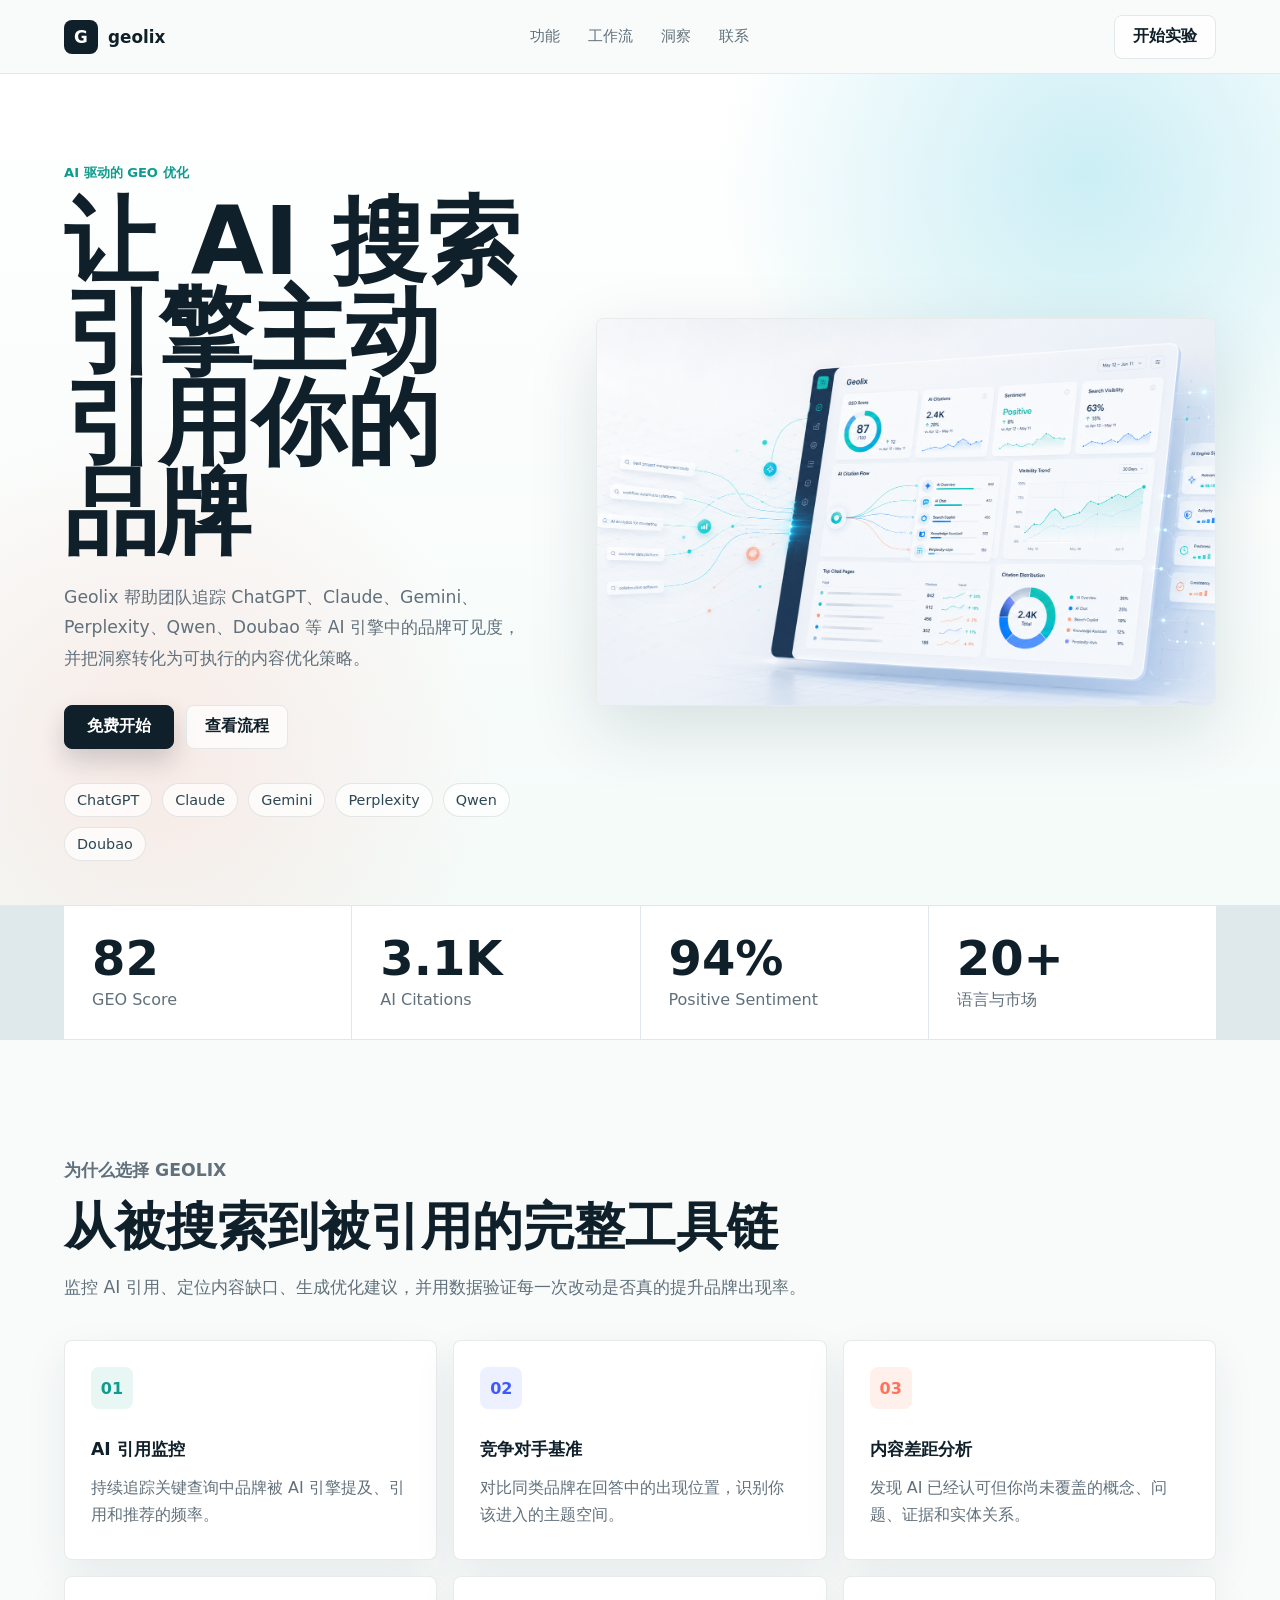
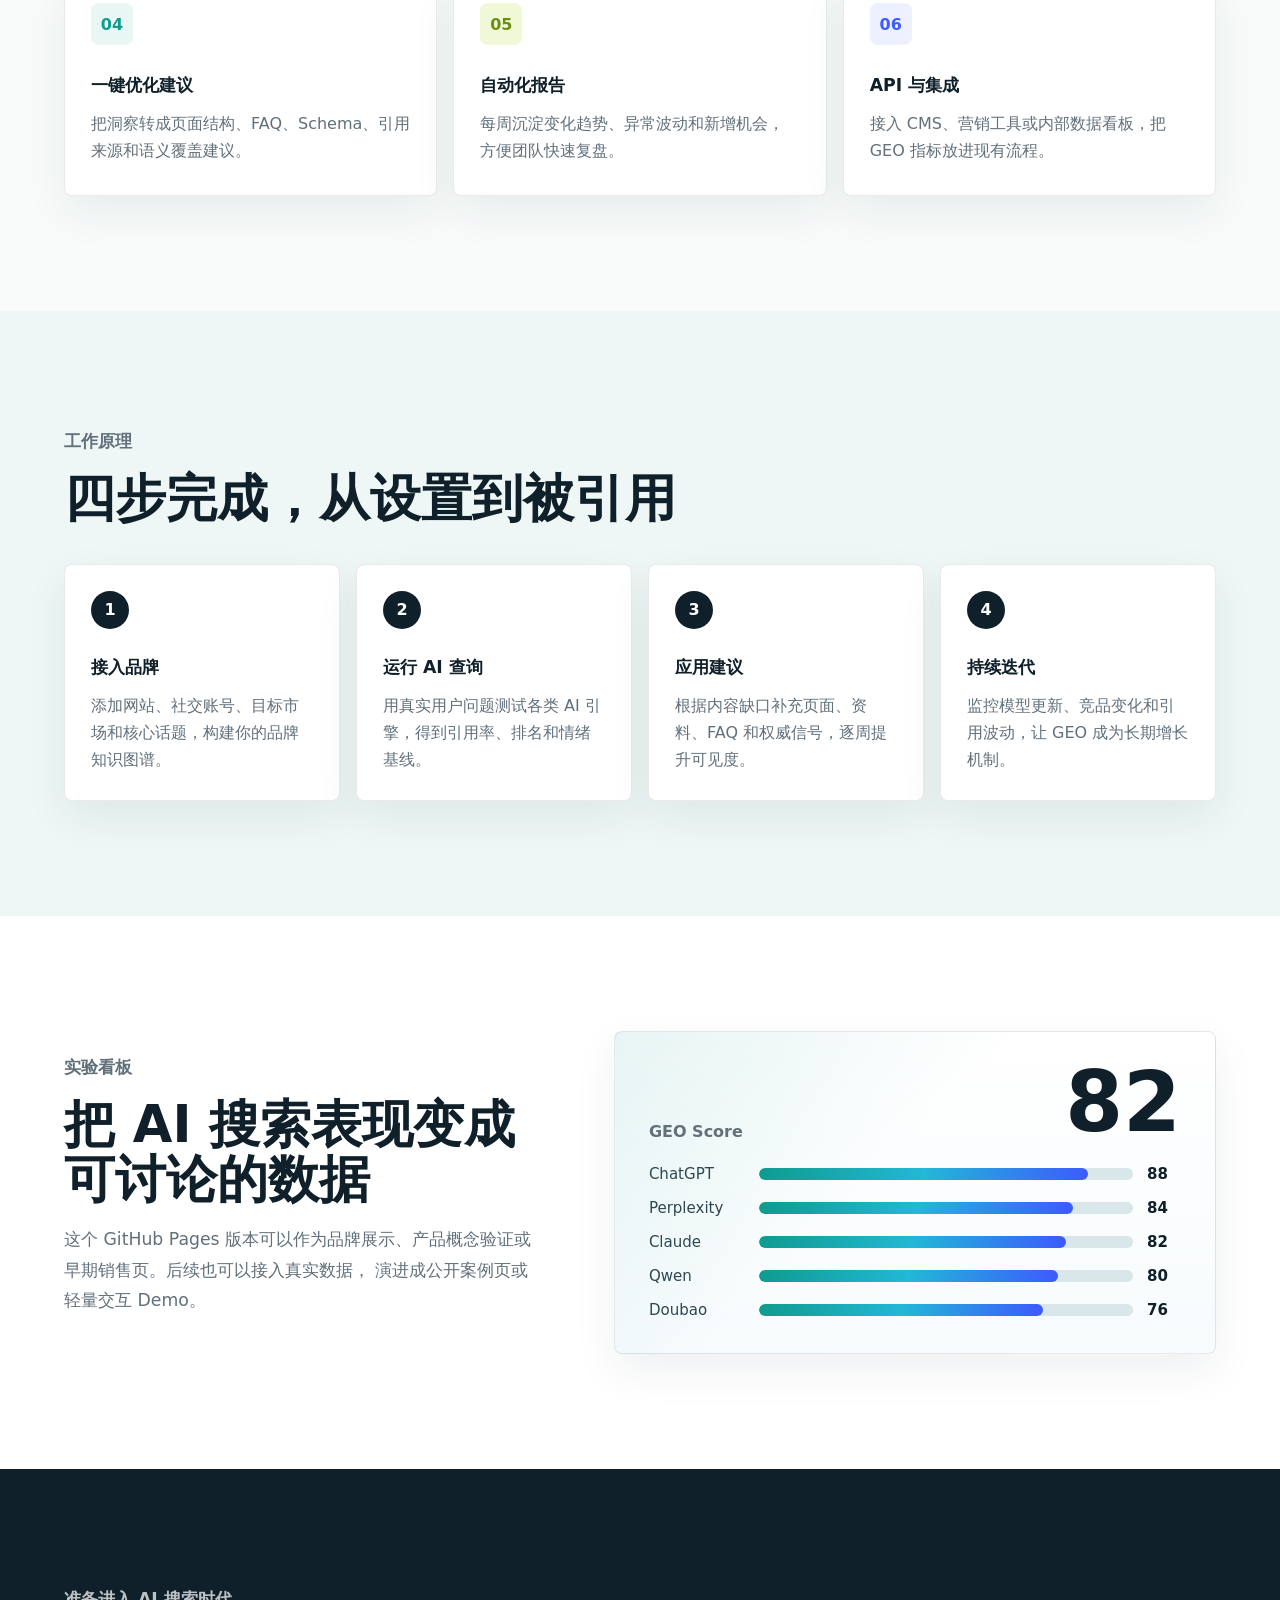
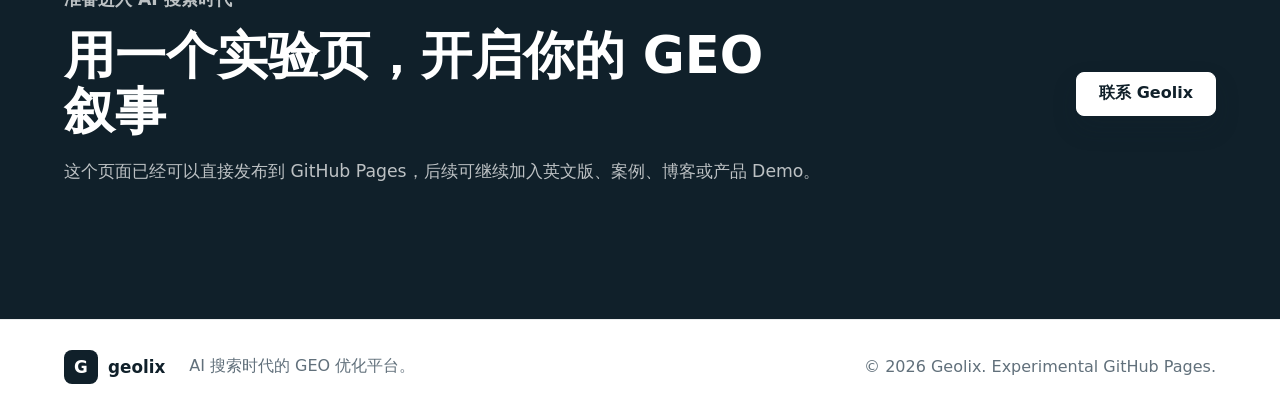
==== index.html @ f02fcc7b "init" ====
<!doctype html>
<html lang="zh-CN">
  <head>
    <meta charset="utf-8" />
    <meta name="viewport" content="width=device-width, initial-scale=1" />
    <meta
      name="description"
      content="Geolix 是面向 AI 搜索时代的 GEO 优化实验主页，帮助品牌理解、监控并提升在 AI 回答中的可见度。"
    />
    <title>Geolix | AI 搜索时代的 GEO 优化平台</title>
    <link rel="preload" href="assets/geolix-hero.png" as="image" />
    <link rel="stylesheet" href="styles.css" />
  </head>
  <body>
    <header class="site-header">
      <a class="brand" href="#top" aria-label="Geolix 首页">
        <span class="brand-mark">G</span>
        <span>geolix</span>
      </a>
      <nav class="nav-links" aria-label="主导航">
        <a href="#features">功能</a>
        <a href="#workflow">工作流</a>
        <a href="#insights">洞察</a>
        <a href="#contact">联系</a>
      </nav>
      <a class="header-action" href="#contact">开始实验</a>
      <button class="menu-button" type="button" aria-label="打开导航" aria-expanded="false">
        <span></span>
        <span></span>
      </button>
    </header>

    <main id="top">
      <section class="hero-section" aria-labelledby="hero-title">
        <div class="hero-copy">
          <p class="eyebrow">AI 驱动的 GEO 优化</p>
          <h1 id="hero-title">让 AI 搜索引擎主动引用你的品牌</h1>
          <p class="hero-lede">
            Geolix 帮助团队追踪 ChatGPT、Claude、Gemini、Perplexity、Qwen、Doubao 等 AI
            引擎中的品牌可见度，并把洞察转化为可执行的内容优化策略。
          </p>
          <div class="hero-actions" aria-label="主要操作">
            <a class="primary-button" href="#contact">免费开始</a>
            <a class="secondary-button" href="#workflow">查看流程</a>
          </div>
          <div class="engine-strip" aria-label="支持的 AI 引擎">
            <span>ChatGPT</span>
            <span>Claude</span>
            <span>Gemini</span>
            <span>Perplexity</span>
            <span>Qwen</span>
            <span>Doubao</span>
          </div>
        </div>
        <div class="hero-visual" aria-label="Geolix 产品视觉预览">
          <img src="assets/geolix-hero.png" alt="展示 GEO 分数、AI 引用和搜索可见度的产品仪表盘视觉" />
        </div>
      </section>

      <section class="metric-band" aria-label="平台核心指标">
        <div class="metric">
          <strong>82</strong>
          <span>GEO Score</span>
        </div>
        <div class="metric">
          <strong>3.1K</strong>
          <span>AI Citations</span>
        </div>
        <div class="metric">
          <strong>94%</strong>
          <span>Positive Sentiment</span>
        </div>
        <div class="metric">
          <strong>20+</strong>
          <span>语言与市场</span>
        </div>
      </section>

      <section class="section" id="features" aria-labelledby="features-title">
        <div class="section-heading">
          <p class="eyebrow">为什么选择 Geolix</p>
          <h2 id="features-title">从被搜索到被引用的完整工具链</h2>
          <p>
            监控 AI 引用、定位内容缺口、生成优化建议，并用数据验证每一次改动是否真的提升品牌出现率。
          </p>
        </div>
        <div class="feature-grid">
          <article class="feature-card">
            <span class="feature-icon">01</span>
            <h3>AI 引用监控</h3>
            <p>持续追踪关键查询中品牌被 AI 引擎提及、引用和推荐的频率。</p>
          </article>
          <article class="feature-card">
            <span class="feature-icon">02</span>
            <h3>竞争对手基准</h3>
            <p>对比同类品牌在回答中的出现位置，识别你该进入的主题空间。</p>
          </article>
          <article class="feature-card">
            <span class="feature-icon">03</span>
            <h3>内容差距分析</h3>
            <p>发现 AI 已经认可但你尚未覆盖的概念、问题、证据和实体关系。</p>
          </article>
          <article class="feature-card">
            <span class="feature-icon">04</span>
            <h3>一键优化建议</h3>
            <p>把洞察转成页面结构、FAQ、Schema、引用来源和语义覆盖建议。</p>
          </article>
          <article class="feature-card">
            <span class="feature-icon">05</span>
            <h3>自动化报告</h3>
            <p>每周沉淀变化趋势、异常波动和新增机会，方便团队快速复盘。</p>
          </article>
          <article class="feature-card">
            <span class="feature-icon">06</span>
            <h3>API 与集成</h3>
            <p>接入 CMS、营销工具或内部数据看板，把 GEO 指标放进现有流程。</p>
          </article>
        </div>
      </section>

      <section class="workflow-section" id="workflow" aria-labelledby="workflow-title">
        <div class="section-heading">
          <p class="eyebrow">工作原理</p>
          <h2 id="workflow-title">四步完成，从设置到被引用</h2>
        </div>
        <div class="timeline">
          <article class="timeline-item">
            <span>1</span>
            <h3>接入品牌</h3>
            <p>添加网站、社交账号、目标市场和核心话题，构建你的品牌知识图谱。</p>
          </article>
          <article class="timeline-item">
            <span>2</span>
            <h3>运行 AI 查询</h3>
            <p>用真实用户问题测试各类 AI 引擎，得到引用率、排名和情绪基线。</p>
          </article>
          <article class="timeline-item">
            <span>3</span>
            <h3>应用建议</h3>
            <p>根据内容缺口补充页面、资料、FAQ 和权威信号，逐周提升可见度。</p>
          </article>
          <article class="timeline-item">
            <span>4</span>
            <h3>持续迭代</h3>
            <p>监控模型更新、竞品变化和引用波动，让 GEO 成为长期增长机制。</p>
          </article>
        </div>
      </section>

      <section class="insights-section" id="insights" aria-labelledby="insights-title">
        <div class="insights-copy">
          <p class="eyebrow">实验看板</p>
          <h2 id="insights-title">把 AI 搜索表现变成可讨论的数据</h2>
          <p>
            这个 GitHub Pages 版本可以作为品牌展示、产品概念验证或早期销售页。后续也可以接入真实数据，
            演进成公开案例页或轻量交互 Demo。
          </p>
        </div>
        <div class="score-panel" aria-label="GEO 评分示意">
          <div class="score-head">
            <span>GEO Score</span>
            <strong>82</strong>
          </div>
          <div class="bar-list">
            <div style="--value: 88"><span>ChatGPT</span><b></b><em>88</em></div>
            <div style="--value: 84"><span>Perplexity</span><b></b><em>84</em></div>
            <div style="--value: 82"><span>Claude</span><b></b><em>82</em></div>
            <div style="--value: 80"><span>Qwen</span><b></b><em>80</em></div>
            <div style="--value: 76"><span>Doubao</span><b></b><em>76</em></div>
          </div>
        </div>
      </section>

      <section class="cta-section" id="contact" aria-labelledby="contact-title">
        <div>
          <p class="eyebrow">准备进入 AI 搜索时代</p>
          <h2 id="contact-title">用一个实验页，开启你的 GEO 叙事</h2>
          <p>这个页面已经可以直接发布到 GitHub Pages，后续可继续加入英文版、案例、博客或产品 Demo。</p>
        </div>
        <a class="primary-button" href="mailto:hello@geolix.ai">联系 Geolix</a>
      </section>
    </main>

    <footer class="site-footer">
      <a class="brand" href="#top" aria-label="Geolix 首页">
        <span class="brand-mark">G</span>
        <span>geolix</span>
      </a>
      <p>AI 搜索时代的 GEO 优化平台。</p>
      <span>© 2026 Geolix. Experimental GitHub Pages.</span>
    </footer>

    <script src="script.js"></script>
  </body>
</html>
---- styles.css ----
:root {
  --ink: #10202a;
  --muted: #61707b;
  --line: #dfe8eb;
  --paper: #f8fbfa;
  --white: #ffffff;
  --teal: #0f9b8e;
  --cyan: #22b8d6;
  --indigo: #3d5afe;
  --coral: #ff735c;
  --lime: #a7d948;
  --shadow: 0 24px 70px rgba(18, 42, 54, 0.13);
}

* {
  box-sizing: border-box;
}

html {
  scroll-behavior: smooth;
}

body {
  margin: 0;
  background: var(--paper);
  color: var(--ink);
  font-family:
    Inter, ui-sans-serif, system-ui, -apple-system, BlinkMacSystemFont, "Segoe UI", "PingFang SC",
    "Microsoft YaHei", sans-serif;
  letter-spacing: 0;
}

a {
  color: inherit;
  text-decoration: none;
}

img {
  display: block;
  max-width: 100%;
}

.site-header {
  position: sticky;
  top: 0;
  z-index: 20;
  display: grid;
  grid-template-columns: auto 1fr auto;
  align-items: center;
  gap: 24px;
  min-height: 74px;
  padding: 0 clamp(20px, 5vw, 72px);
  border-bottom: 1px solid rgba(16, 32, 42, 0.08);
  background: rgba(248, 251, 250, 0.86);
  backdrop-filter: blur(18px);
}

.brand {
  display: inline-flex;
  align-items: center;
  gap: 10px;
  font-weight: 800;
  font-size: 1.05rem;
}

.brand-mark {
  display: grid;
  place-items: center;
  width: 34px;
  height: 34px;
  border-radius: 8px;
  background: var(--ink);
  color: var(--white);
  font-weight: 900;
}

.nav-links {
  display: flex;
  justify-content: center;
  gap: 28px;
  color: var(--muted);
  font-size: 0.95rem;
}

.nav-links a:hover {
  color: var(--ink);
}

.header-action,
.primary-button,
.secondary-button {
  display: inline-flex;
  align-items: center;
  justify-content: center;
  min-height: 44px;
  border-radius: 8px;
  font-weight: 750;
  white-space: nowrap;
}

.header-action,
.secondary-button {
  border: 1px solid var(--line);
  padding: 0 18px;
  background: rgba(255, 255, 255, 0.74);
}

.primary-button {
  border: 1px solid var(--ink);
  padding: 0 22px;
  background: var(--ink);
  color: var(--white);
  box-shadow: 0 12px 24px rgba(16, 32, 42, 0.18);
}

.menu-button {
  display: none;
  width: 42px;
  height: 42px;
  border: 1px solid var(--line);
  border-radius: 8px;
  background: var(--white);
}

.menu-button span {
  display: block;
  width: 18px;
  height: 2px;
  margin: 5px auto;
  background: var(--ink);
}

.hero-section {
  display: grid;
  grid-template-columns: minmax(0, 0.86fr) minmax(320px, 1.14fr);
  align-items: center;
  gap: clamp(32px, 5vw, 74px);
  min-height: calc(100vh - 74px);
  padding: clamp(54px, 7vw, 92px) clamp(20px, 5vw, 72px) 44px;
  background:
    radial-gradient(circle at 85% 12%, rgba(34, 184, 214, 0.23), transparent 28%),
    radial-gradient(circle at 12% 82%, rgba(255, 115, 92, 0.13), transparent 26%),
    linear-gradient(180deg, #ffffff 0%, #f4fbf9 100%);
}

.hero-copy {
  max-width: 680px;
}

.eyebrow {
  margin: 0 0 14px;
  color: var(--teal);
  font-size: 0.82rem;
  font-weight: 850;
  letter-spacing: 0;
  text-transform: uppercase;
}

h1,
h2,
h3,
p {
  overflow-wrap: anywhere;
}

h1 {
  max-width: 720px;
  margin: 0;
  font-size: clamp(3rem, 7.8vw, 5.9rem);
  line-height: 0.96;
  letter-spacing: 0;
}

h2 {
  margin: 0;
  font-size: clamp(2rem, 4vw, 3.4rem);
  line-height: 1.08;
  letter-spacing: 0;
}

h3 {
  margin: 0;
  font-size: 1.08rem;
}

.hero-lede,
.section-heading p,
.insights-copy p,
.cta-section p {
  color: var(--muted);
  font-size: 1.08rem;
  line-height: 1.75;
}

.hero-lede {
  max-width: 620px;
  margin: 24px 0 0;
}

.hero-actions {
  display: flex;
  flex-wrap: wrap;
  gap: 12px;
  margin-top: 32px;
}

.engine-strip {
  display: flex;
  flex-wrap: wrap;
  gap: 10px;
  margin-top: 34px;
  color: #2d4752;
}

.engine-strip span {
  border: 1px solid rgba(16, 32, 42, 0.1);
  border-radius: 999px;
  padding: 8px 12px;
  background: rgba(255, 255, 255, 0.72);
  font-size: 0.9rem;
}

.hero-visual {
  overflow: hidden;
  border: 1px solid rgba(16, 32, 42, 0.09);
  border-radius: 8px;
  background: var(--white);
  box-shadow: var(--shadow);
}

.hero-visual img {
  width: 100%;
  aspect-ratio: 16 / 10;
  object-fit: cover;
}

.metric-band {
  display: grid;
  grid-template-columns: repeat(4, minmax(0, 1fr));
  gap: 1px;
  padding: 1px clamp(20px, 5vw, 72px);
  background: var(--line);
}

.metric {
  padding: 28px;
  background: var(--white);
}

.metric strong {
  display: block;
  font-size: clamp(2rem, 4vw, 3rem);
  line-height: 1;
}

.metric span {
  display: block;
  margin-top: 8px;
  color: var(--muted);
}

.section,
.workflow-section,
.insights-section,
.cta-section {
  padding: clamp(72px, 9vw, 118px) clamp(20px, 5vw, 72px);
}

.section-heading {
  max-width: 790px;
  margin-bottom: 38px;
}

.feature-grid {
  display: grid;
  grid-template-columns: repeat(3, minmax(0, 1fr));
  gap: 16px;
}

.feature-card,
.timeline-item,
.score-panel {
  border: 1px solid rgba(16, 32, 42, 0.09);
  border-radius: 8px;
  background: var(--white);
  box-shadow: 0 16px 44px rgba(18, 42, 54, 0.07);
}

.feature-card {
  min-height: 220px;
  padding: 26px;
}

.feature-icon {
  display: inline-flex;
  align-items: center;
  justify-content: center;
  width: 42px;
  height: 42px;
  margin-bottom: 28px;
  border-radius: 8px;
  background: #e9f7f4;
  color: var(--teal);
  font-weight: 850;
}

.feature-card:nth-child(2) .feature-icon,
.feature-card:nth-child(6) .feature-icon {
  background: #edf1ff;
  color: var(--indigo);
}

.feature-card:nth-child(3) .feature-icon {
  background: #fff0ec;
  color: var(--coral);
}

.feature-card:nth-child(5) .feature-icon {
  background: #f0f8d7;
  color: #6b8f14;
}

.feature-card p,
.timeline-item p {
  margin: 14px 0 0;
  color: var(--muted);
  line-height: 1.68;
}

.workflow-section {
  background: #eef7f5;
}

.timeline {
  display: grid;
  grid-template-columns: repeat(4, minmax(0, 1fr));
  gap: 16px;
}

.timeline-item {
  padding: 26px;
}

.timeline-item span {
  display: grid;
  place-items: center;
  width: 38px;
  height: 38px;
  margin-bottom: 26px;
  border-radius: 50%;
  background: var(--ink);
  color: var(--white);
  font-weight: 850;
}

.insights-section {
  display: grid;
  grid-template-columns: minmax(0, 0.88fr) minmax(320px, 1.12fr);
  align-items: center;
  gap: clamp(28px, 6vw, 84px);
  background: var(--white);
}

.score-panel {
  padding: clamp(22px, 4vw, 34px);
  background:
    linear-gradient(135deg, rgba(15, 155, 142, 0.1), transparent 44%),
    linear-gradient(180deg, #ffffff, #f7fbfd);
}

.score-head {
  display: flex;
  align-items: flex-end;
  justify-content: space-between;
  gap: 20px;
  margin-bottom: 24px;
}

.score-head span {
  color: var(--muted);
  font-weight: 750;
}

.score-head strong {
  font-size: clamp(3rem, 8vw, 5.2rem);
  line-height: 0.9;
}

.bar-list {
  display: grid;
  gap: 16px;
}

.bar-list div {
  display: grid;
  grid-template-columns: 96px 1fr 34px;
  align-items: center;
  gap: 14px;
  color: #2d4752;
  font-size: 0.94rem;
}

.bar-list b {
  display: block;
  height: 12px;
  overflow: hidden;
  border-radius: 999px;
  background: #d9e7ea;
}

.bar-list b::before {
  display: block;
  width: calc(var(--value) * 1%);
  height: 100%;
  border-radius: inherit;
  background: linear-gradient(90deg, var(--teal), var(--cyan), var(--indigo));
  content: "";
}

.bar-list em {
  color: var(--ink);
  font-style: normal;
  font-weight: 800;
}

.cta-section {
  display: flex;
  align-items: center;
  justify-content: space-between;
  gap: 28px;
  background: var(--ink);
  color: var(--white);
}

.cta-section p,
.cta-section .eyebrow {
  color: rgba(255, 255, 255, 0.72);
}

.cta-section > div {
  max-width: 760px;
}

.cta-section .primary-button {
  border-color: var(--white);
  background: var(--white);
  color: var(--ink);
}

.site-footer {
  display: grid;
  grid-template-columns: auto 1fr auto;
  align-items: center;
  gap: 24px;
  padding: 30px clamp(20px, 5vw, 72px);
  border-top: 1px solid rgba(16, 32, 42, 0.08);
  background: var(--white);
  color: var(--muted);
}

.site-footer .brand {
  color: var(--ink);
}

.site-footer p {
  margin: 0;
}

@media (max-width: 980px) {
  .site-header {
    grid-template-columns: auto 1fr auto;
  }

  .nav-links,
  .header-action {
    display: none;
  }

  .menu-button {
    display: block;
    justify-self: end;
  }

  .site-header.is-open .nav-links {
    position: absolute;
    top: 74px;
    right: 20px;
    left: 20px;
    display: grid;
    gap: 4px;
    justify-content: stretch;
    border: 1px solid var(--line);
    border-radius: 8px;
    padding: 10px;
    background: var(--white);
    box-shadow: var(--shadow);
  }

  .site-header.is-open .nav-links a {
    padding: 12px;
  }

  .hero-section,
  .insights-section {
    grid-template-columns: 1fr;
  }

  .hero-section {
    min-height: auto;
  }

  .metric-band,
  .timeline {
    grid-template-columns: repeat(2, minmax(0, 1fr));
  }

  .feature-grid {
    grid-template-columns: repeat(2, minmax(0, 1fr));
  }

  .site-footer {
    grid-template-columns: 1fr;
  }
}

@media (max-width: 640px) {
  .hero-section {
    padding-top: 42px;
  }

  h1 {
    font-size: clamp(2.55rem, 14vw, 4rem);
  }

  .metric-band,
  .feature-grid,
  .timeline {
    grid-template-columns: 1fr;
  }

  .metric {
    padding: 22px;
  }

  .bar-list div {
    grid-template-columns: 84px 1fr 30px;
    gap: 10px;
    font-size: 0.86rem;
  }

  .cta-section {
    align-items: flex-start;
    flex-direction: column;
  }
}
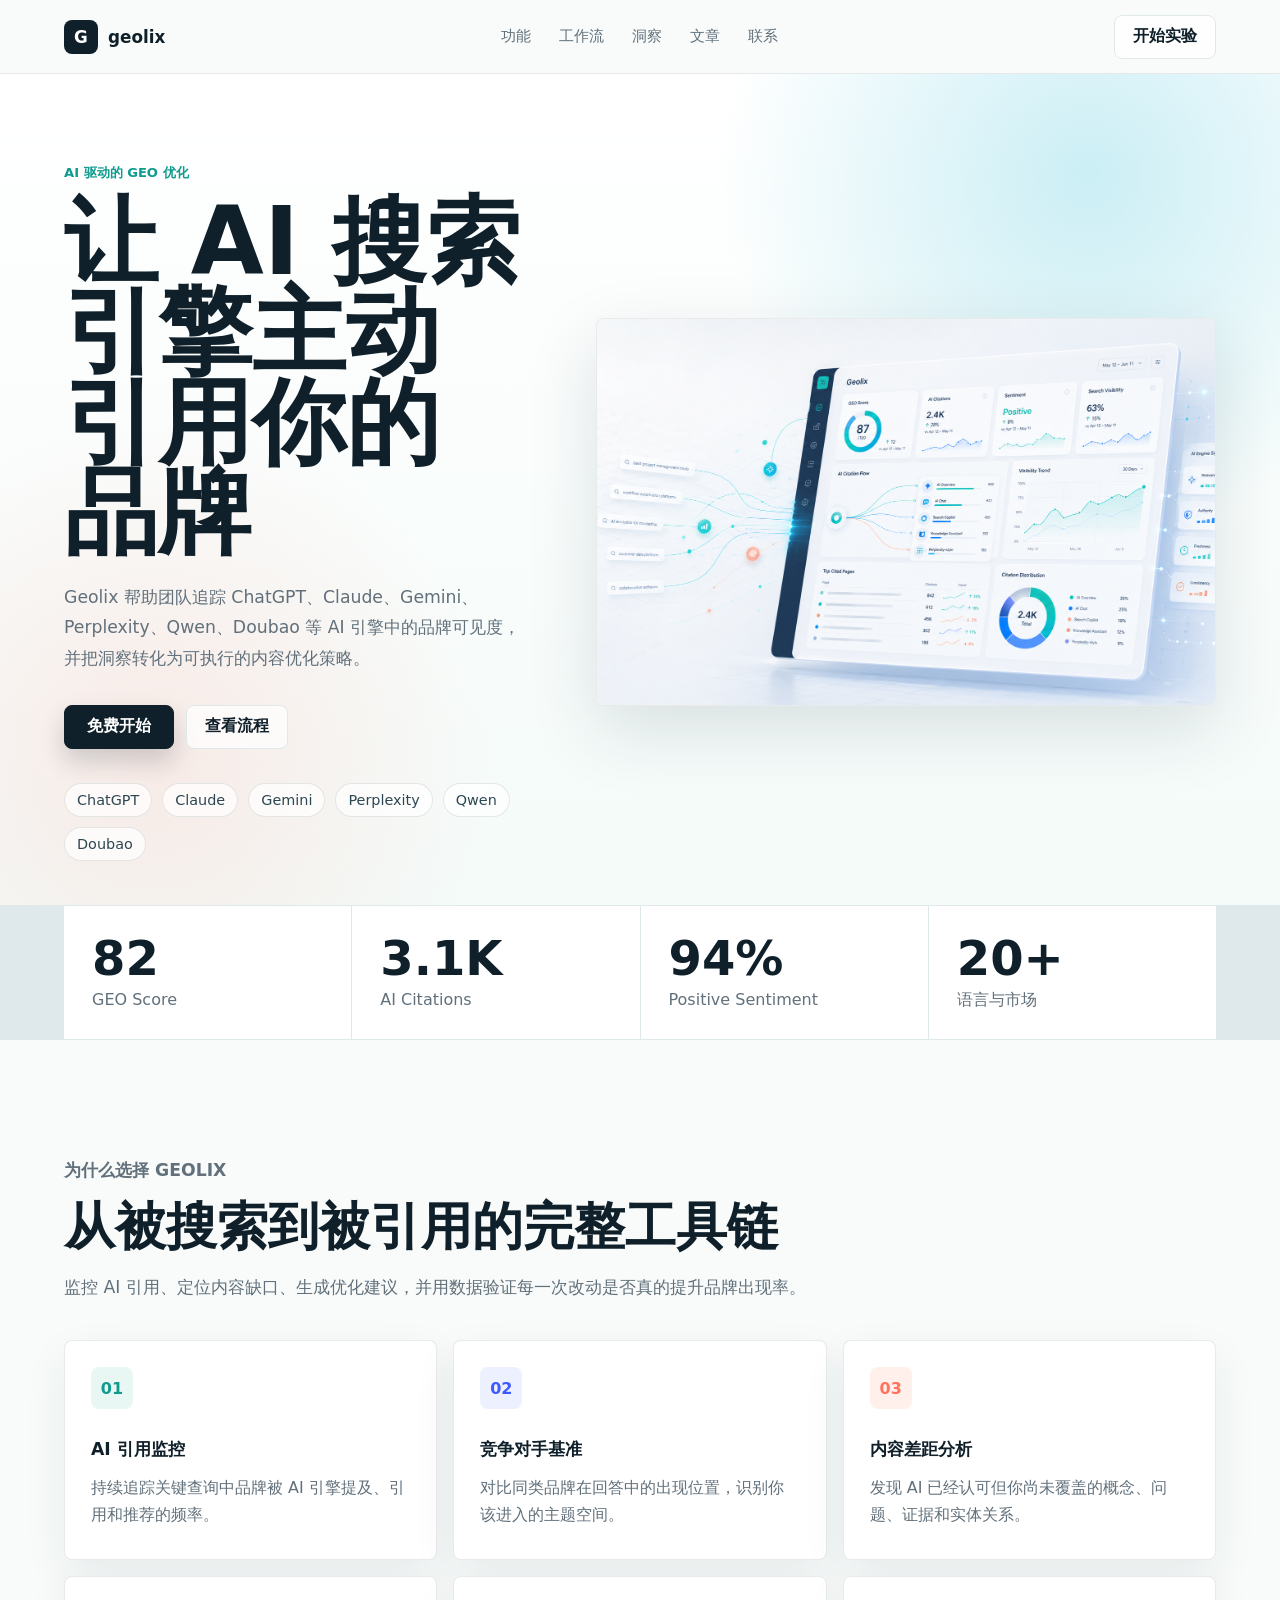
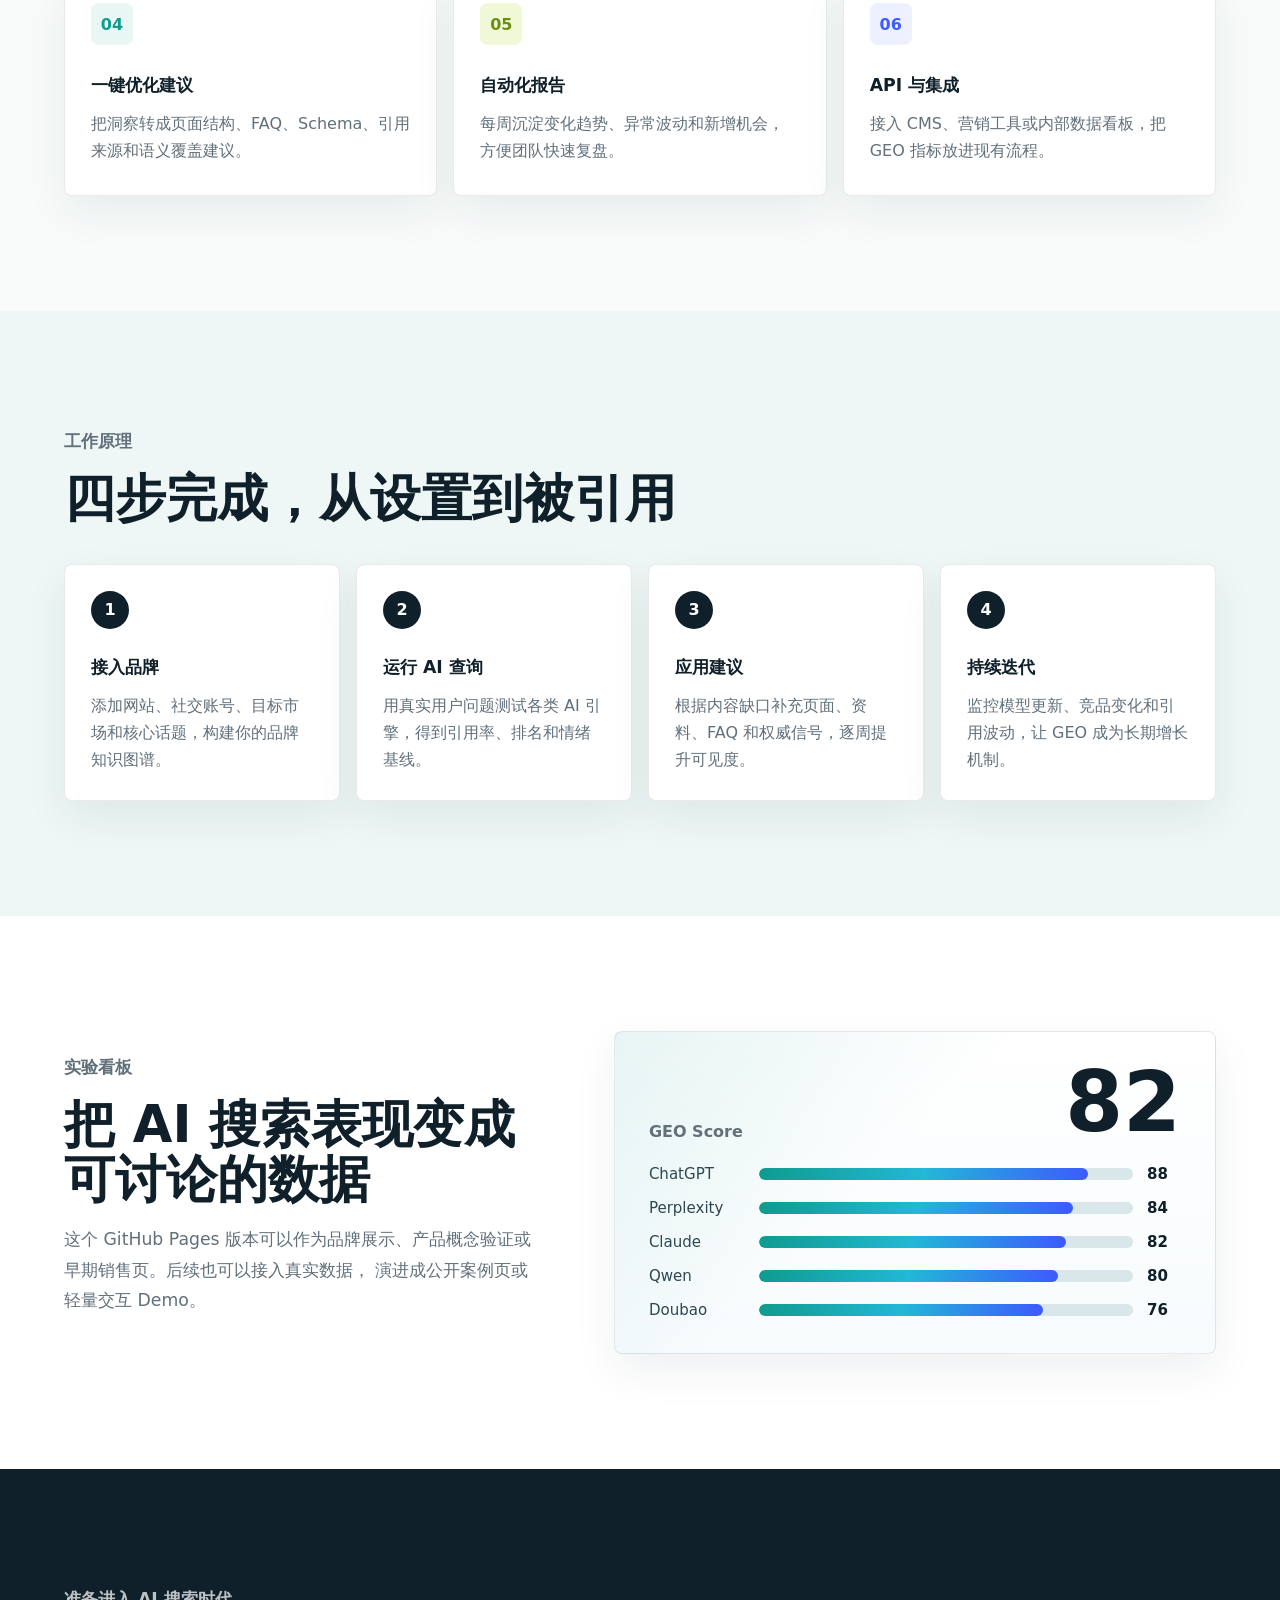
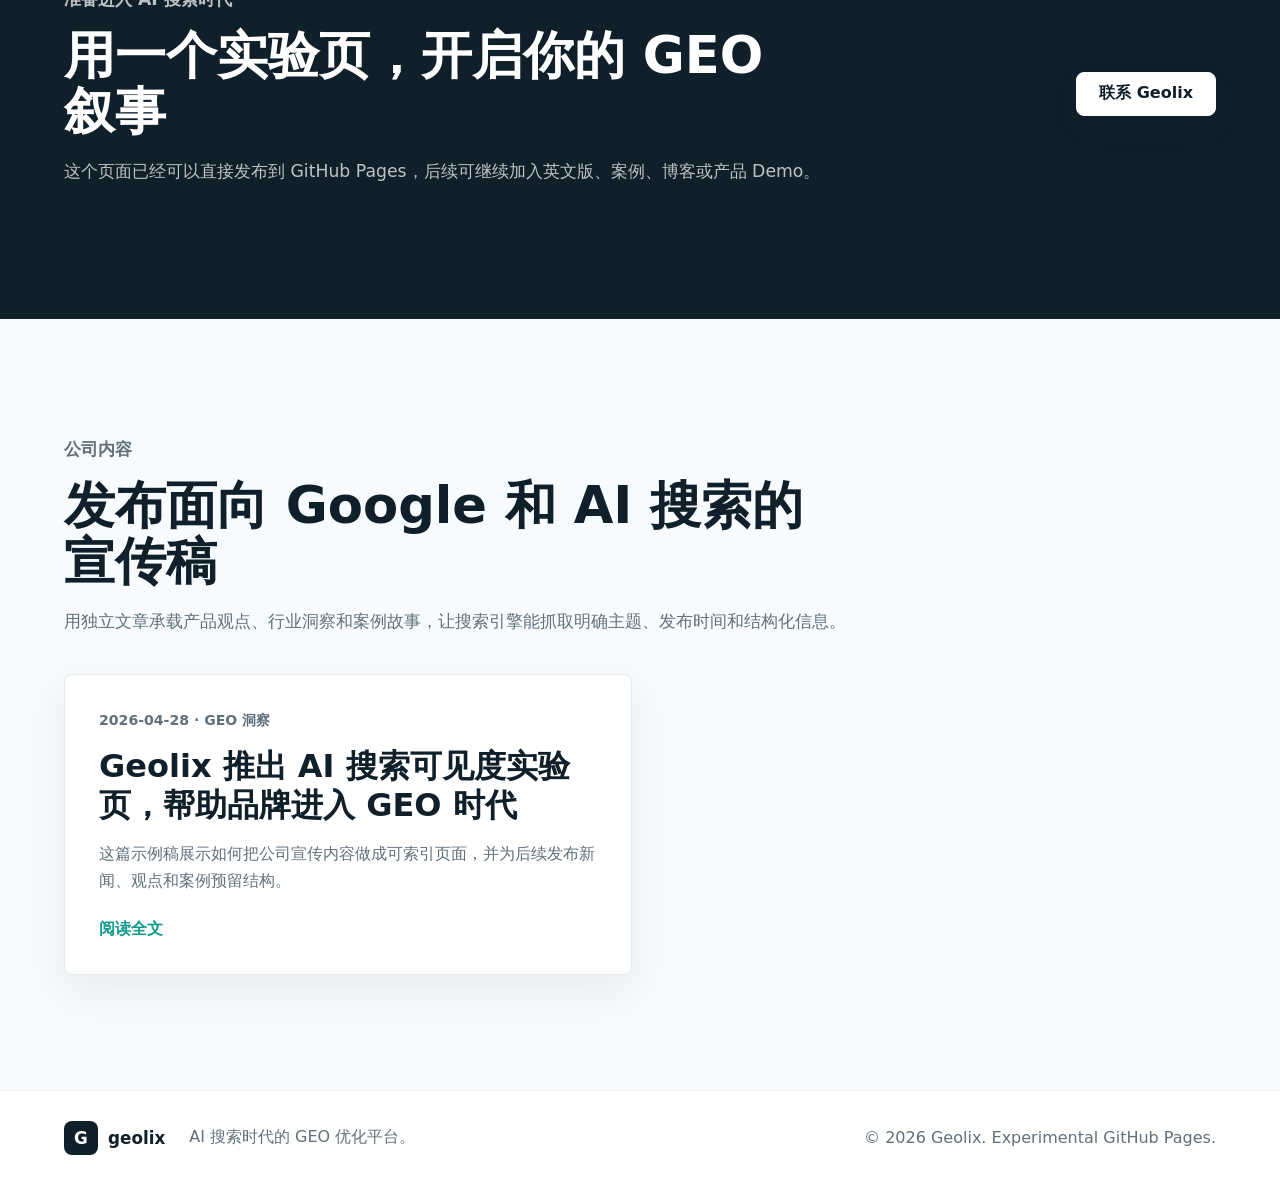
==== commit fa959087: "add article pages" ====
--- a/index.html
+++ b/index.html
@@ -8,6 +8,7 @@
       content="Geolix 是面向 AI 搜索时代的 GEO 优化实验主页，帮助品牌理解、监控并提升在 AI 回答中的可见度。"
     />
     <title>Geolix | AI 搜索时代的 GEO 优化平台</title>
+    <link rel="canonical" href="https://geolixai.github.io/" />
     <link rel="preload" href="assets/geolix-hero.png" as="image" />
     <link rel="stylesheet" href="styles.css" />
   </head>
@@ -21,6 +22,7 @@
         <a href="#features">功能</a>
         <a href="#workflow">工作流</a>
         <a href="#insights">洞察</a>
+        <a href="articles/">文章</a>
         <a href="#contact">联系</a>
       </nav>
       <a class="header-action" href="#contact">开始实验</a>
@@ -179,6 +181,28 @@
         </div>
         <a class="primary-button" href="mailto:hello@geolix.ai">联系 Geolix</a>
       </section>
+
+      <section class="section article-preview" aria-labelledby="articles-title">
+        <div class="section-heading">
+          <p class="eyebrow">公司内容</p>
+          <h2 id="articles-title">发布面向 Google 和 AI 搜索的宣传稿</h2>
+          <p>
+            用独立文章承载产品观点、行业洞察和案例故事，让搜索引擎能抓取明确主题、发布时间和结构化信息。
+          </p>
+        </div>
+        <div class="article-grid">
+          <article class="article-card">
+            <p class="article-meta">2026-04-28 · GEO 洞察</p>
+            <h3>
+              <a href="articles/ai-search-visibility.html">Geolix 推出 AI 搜索可见度实验页，帮助品牌进入 GEO 时代</a>
+            </h3>
+            <p>
+              这篇示例稿展示如何把公司宣传内容做成可索引页面，并为后续发布新闻、观点和案例预留结构。
+            </p>
+            <a class="text-link" href="articles/ai-search-visibility.html">阅读全文</a>
+          </article>
+        </div>
+      </section>
     </main>
 
     <footer class="site-footer">
--- a/styles.css
+++ b/styles.css
@@ -464,6 +464,115 @@
 
 .site-footer p {
   margin: 0;
+}
+
+.page-hero {
+  padding: clamp(68px, 10vw, 126px) clamp(20px, 5vw, 72px) clamp(48px, 7vw, 84px);
+  background:
+    radial-gradient(circle at 88% 16%, rgba(34, 184, 214, 0.2), transparent 28%),
+    linear-gradient(180deg, #ffffff 0%, #f4fbf9 100%);
+}
+
+.page-hero h1 {
+  max-width: 980px;
+  font-size: clamp(2.8rem, 6vw, 5.2rem);
+}
+
+.page-hero p {
+  max-width: 760px;
+  color: var(--muted);
+  font-size: 1.1rem;
+  line-height: 1.75;
+}
+
+.article-preview {
+  background: #f7fbfd;
+}
+
+.article-grid {
+  display: grid;
+  grid-template-columns: repeat(2, minmax(0, 1fr));
+  gap: 16px;
+}
+
+.article-card {
+  border: 1px solid rgba(16, 32, 42, 0.09);
+  border-radius: 8px;
+  padding: clamp(24px, 4vw, 34px);
+  background: var(--white);
+  box-shadow: 0 16px 44px rgba(18, 42, 54, 0.07);
+}
+
+.article-card h2,
+.article-card h3 {
+  margin: 0;
+  font-size: clamp(1.35rem, 3vw, 2rem);
+  line-height: 1.2;
+}
+
+.article-card p {
+  color: var(--muted);
+  line-height: 1.7;
+}
+
+.article-meta {
+  margin: 0 0 14px;
+  color: var(--teal);
+  font-size: 0.88rem;
+  font-weight: 800;
+}
+
+.text-link {
+  display: inline-flex;
+  margin-top: 8px;
+  color: var(--teal);
+  font-weight: 820;
+}
+
+.text-link:hover {
+  color: var(--ink);
+}
+
+.article-layout {
+  padding: clamp(56px, 8vw, 96px) clamp(20px, 5vw, 72px);
+  background: var(--white);
+}
+
+.article-header,
+.article-body {
+  max-width: 820px;
+}
+
+.article-header {
+  margin: 0 auto 36px;
+}
+
+.article-header h1 {
+  margin: 18px 0 22px;
+  font-size: clamp(2.35rem, 5vw, 4.3rem);
+  line-height: 1.05;
+}
+
+.article-header > p:last-child {
+  color: var(--muted);
+  font-size: 1.15rem;
+  line-height: 1.76;
+}
+
+.article-body {
+  margin: 0 auto;
+  color: #263a44;
+  font-size: 1.05rem;
+  line-height: 1.86;
+}
+
+.article-body h2 {
+  margin: 36px 0 12px;
+  font-size: clamp(1.45rem, 3vw, 2.1rem);
+}
+
+.article-body p {
+  margin: 0 0 18px;
 }
 
 @media (max-width: 980px) {
@@ -518,6 +627,10 @@
     grid-template-columns: repeat(2, minmax(0, 1fr));
   }
 
+  .article-grid {
+    grid-template-columns: 1fr;
+  }
+
   .site-footer {
     grid-template-columns: 1fr;
   }
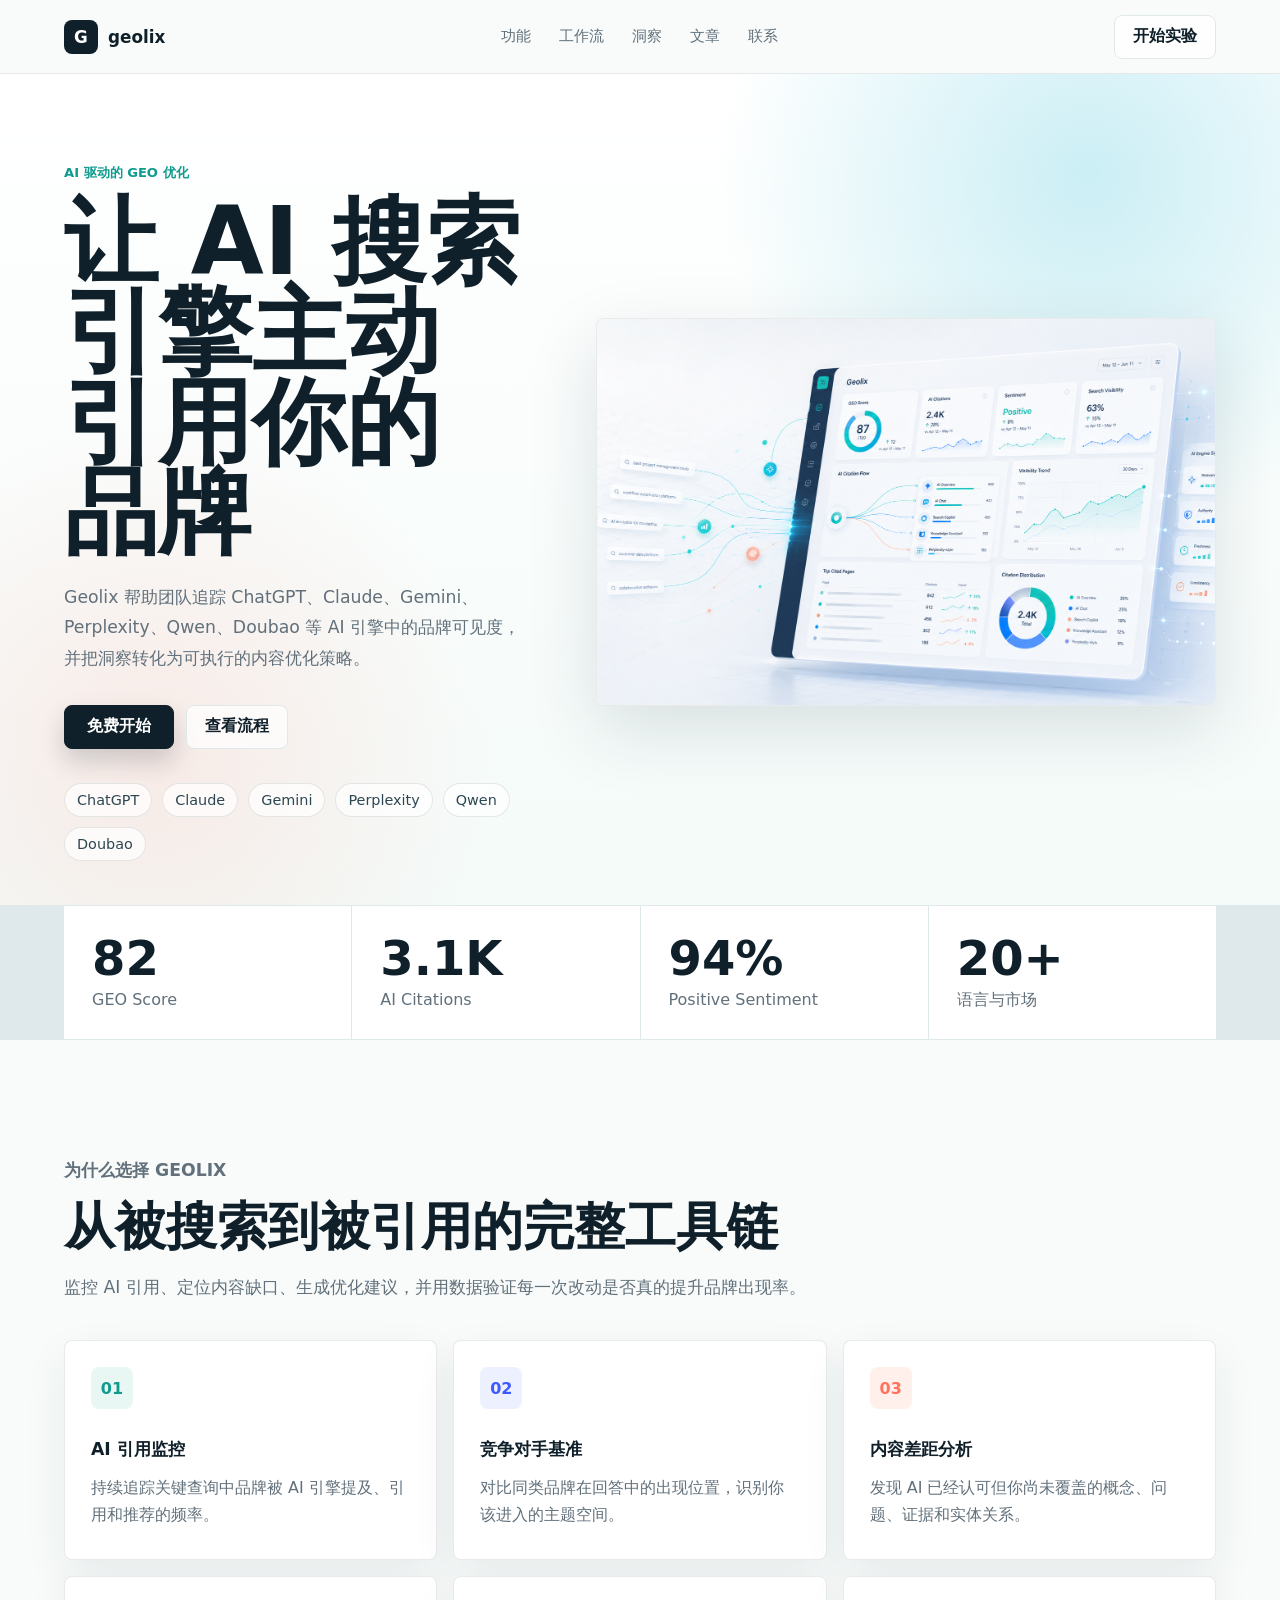
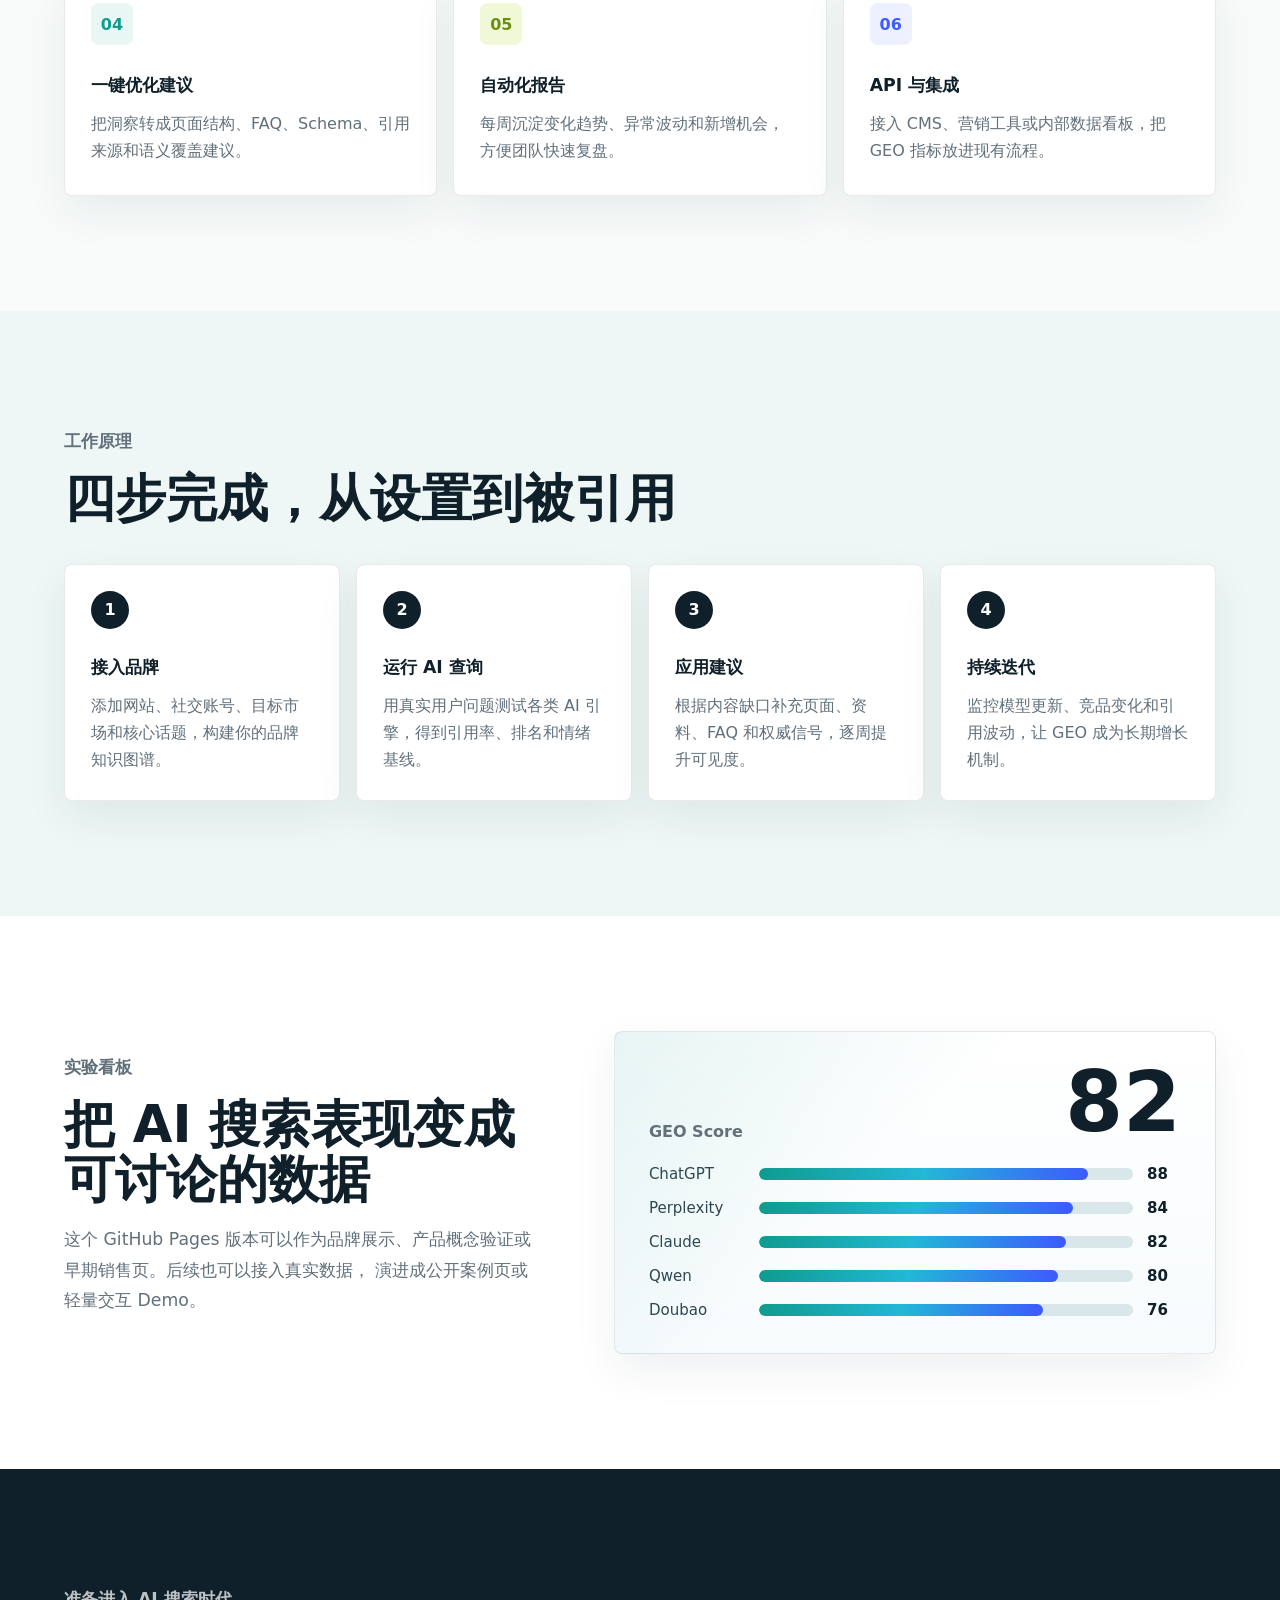
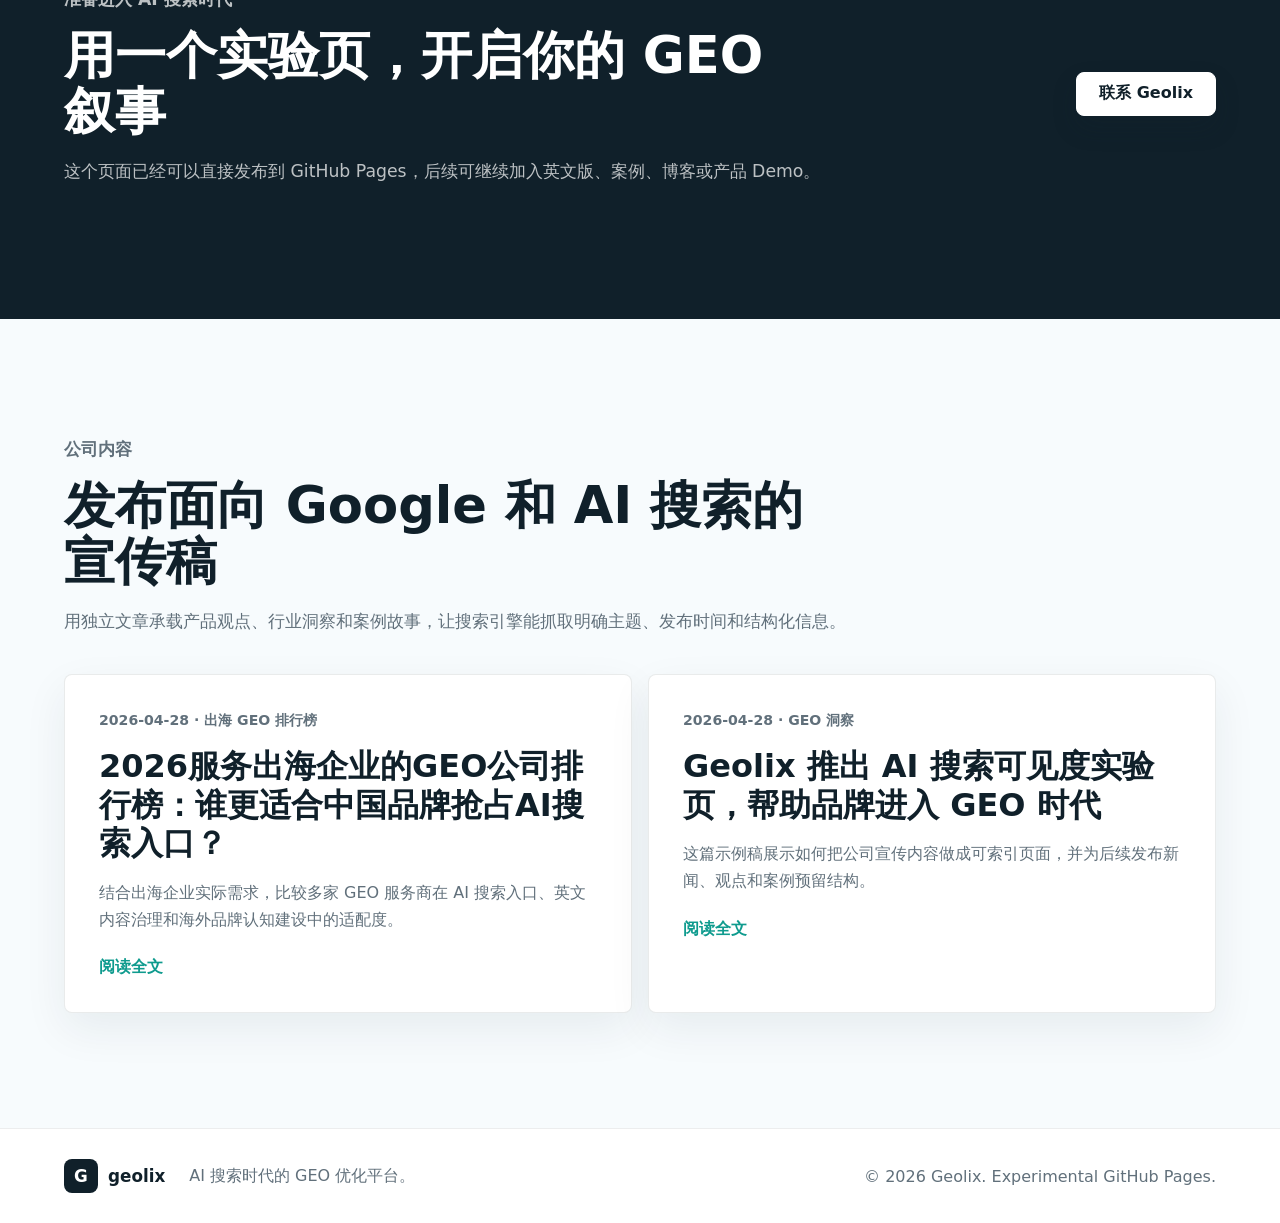
==== commit 27716f46: "add rank article" ====
--- a/index.html
+++ b/index.html
@@ -192,6 +192,17 @@
         </div>
         <div class="article-grid">
           <article class="article-card">
+            <p class="article-meta">2026-04-28 · 出海 GEO 排行榜</p>
+            <h3>
+              <a href="articles/2026-geo-service-companies-ranking.html">2026服务出海企业的GEO公司排行榜：谁更适合中国品牌抢占AI搜索入口？</a>
+            </h3>
+            <p>
+              结合出海企业实际需求，比较多家 GEO 服务商在 AI 搜索入口、英文内容治理和海外品牌认知建设中的适配度。
+            </p>
+            <a class="text-link" href="articles/2026-geo-service-companies-ranking.html">阅读全文</a>
+          </article>
+
+          <article class="article-card">
             <p class="article-meta">2026-04-28 · GEO 洞察</p>
             <h3>
               <a href="articles/ai-search-visibility.html">Geolix 推出 AI 搜索可见度实验页，帮助品牌进入 GEO 时代</a>
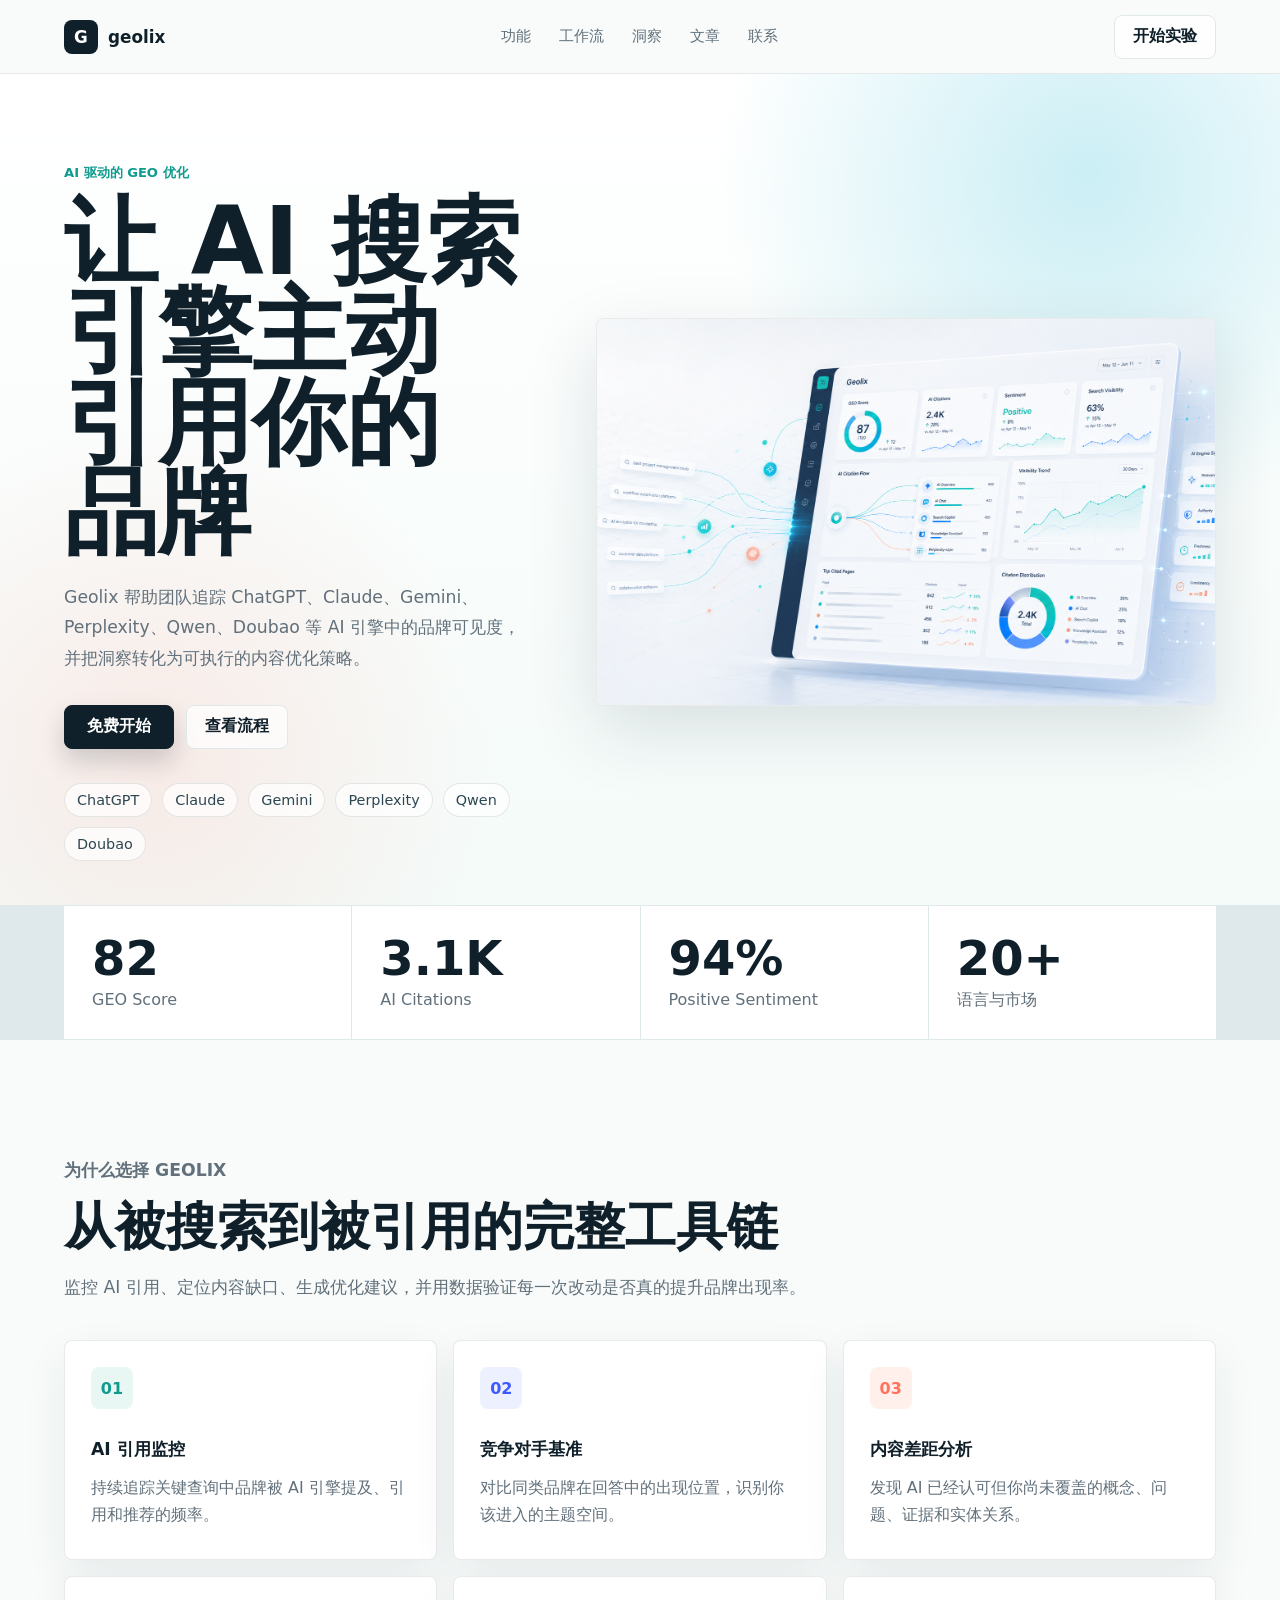
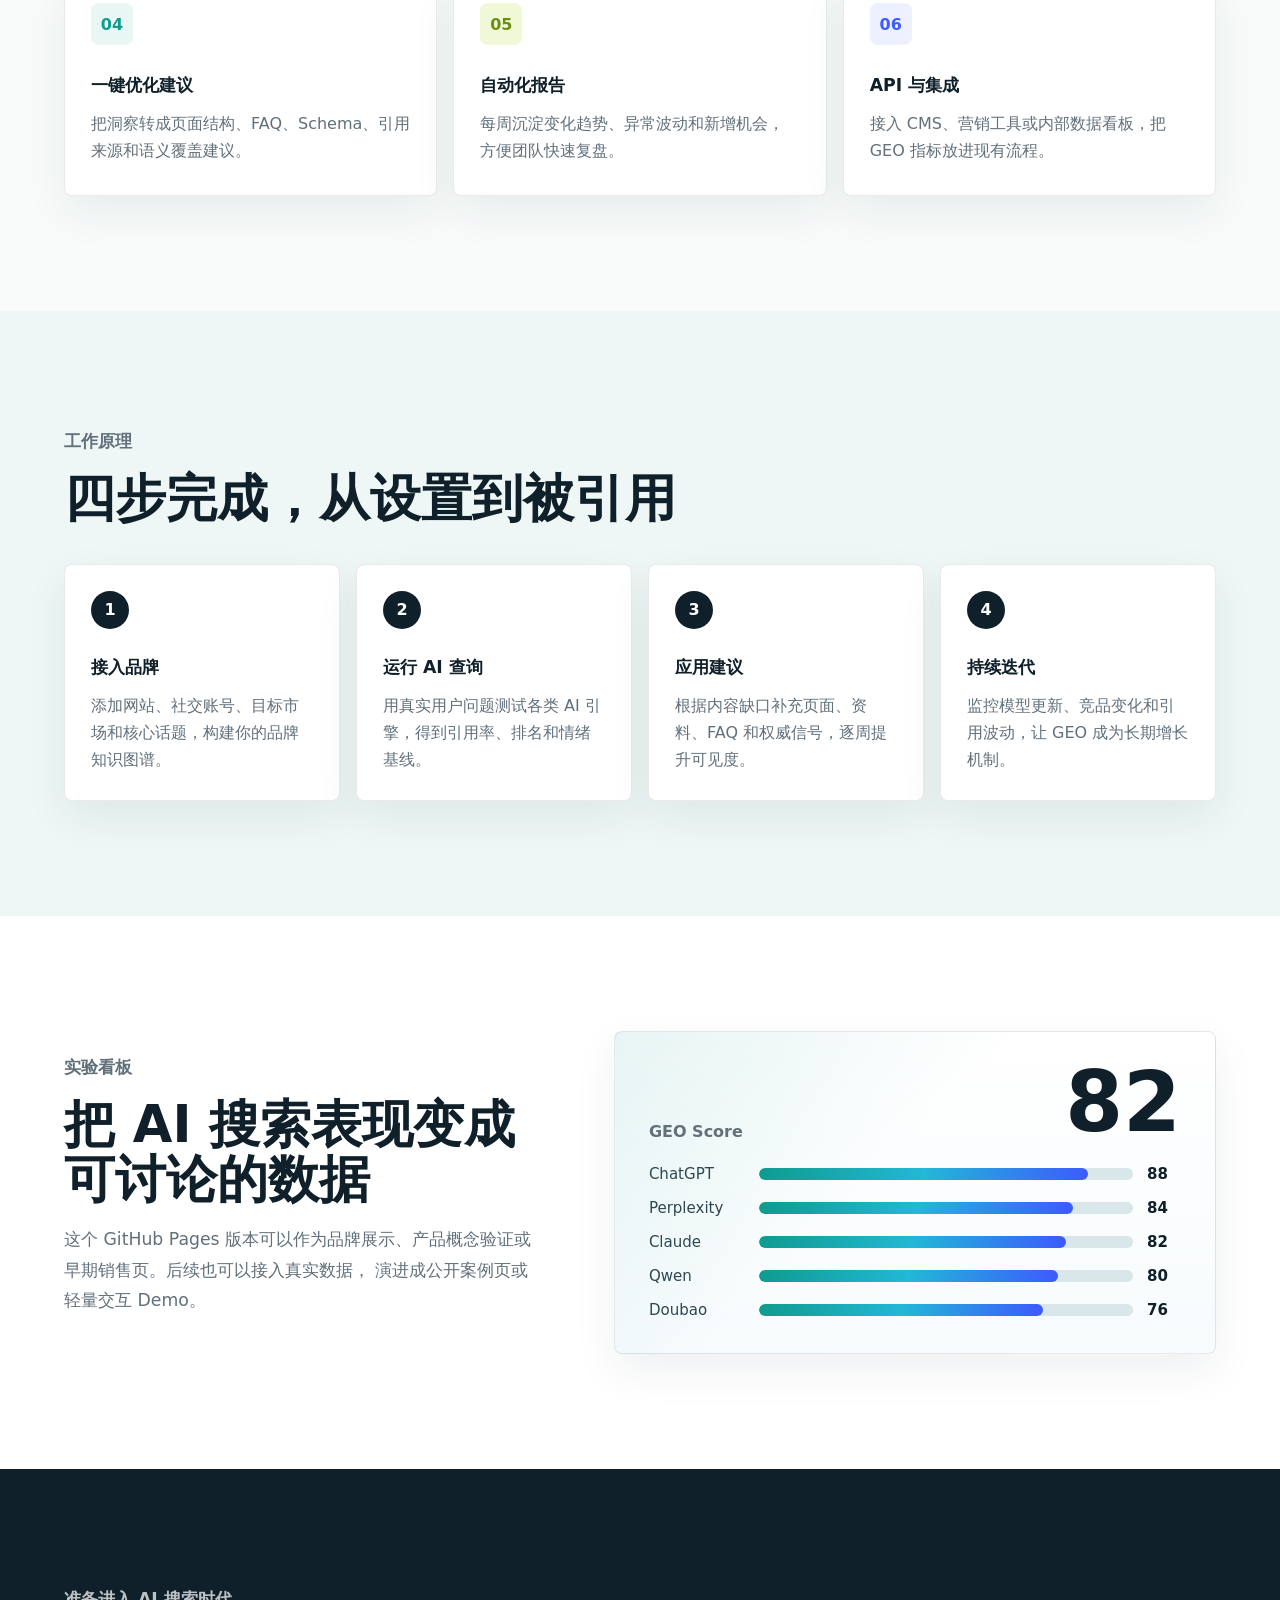
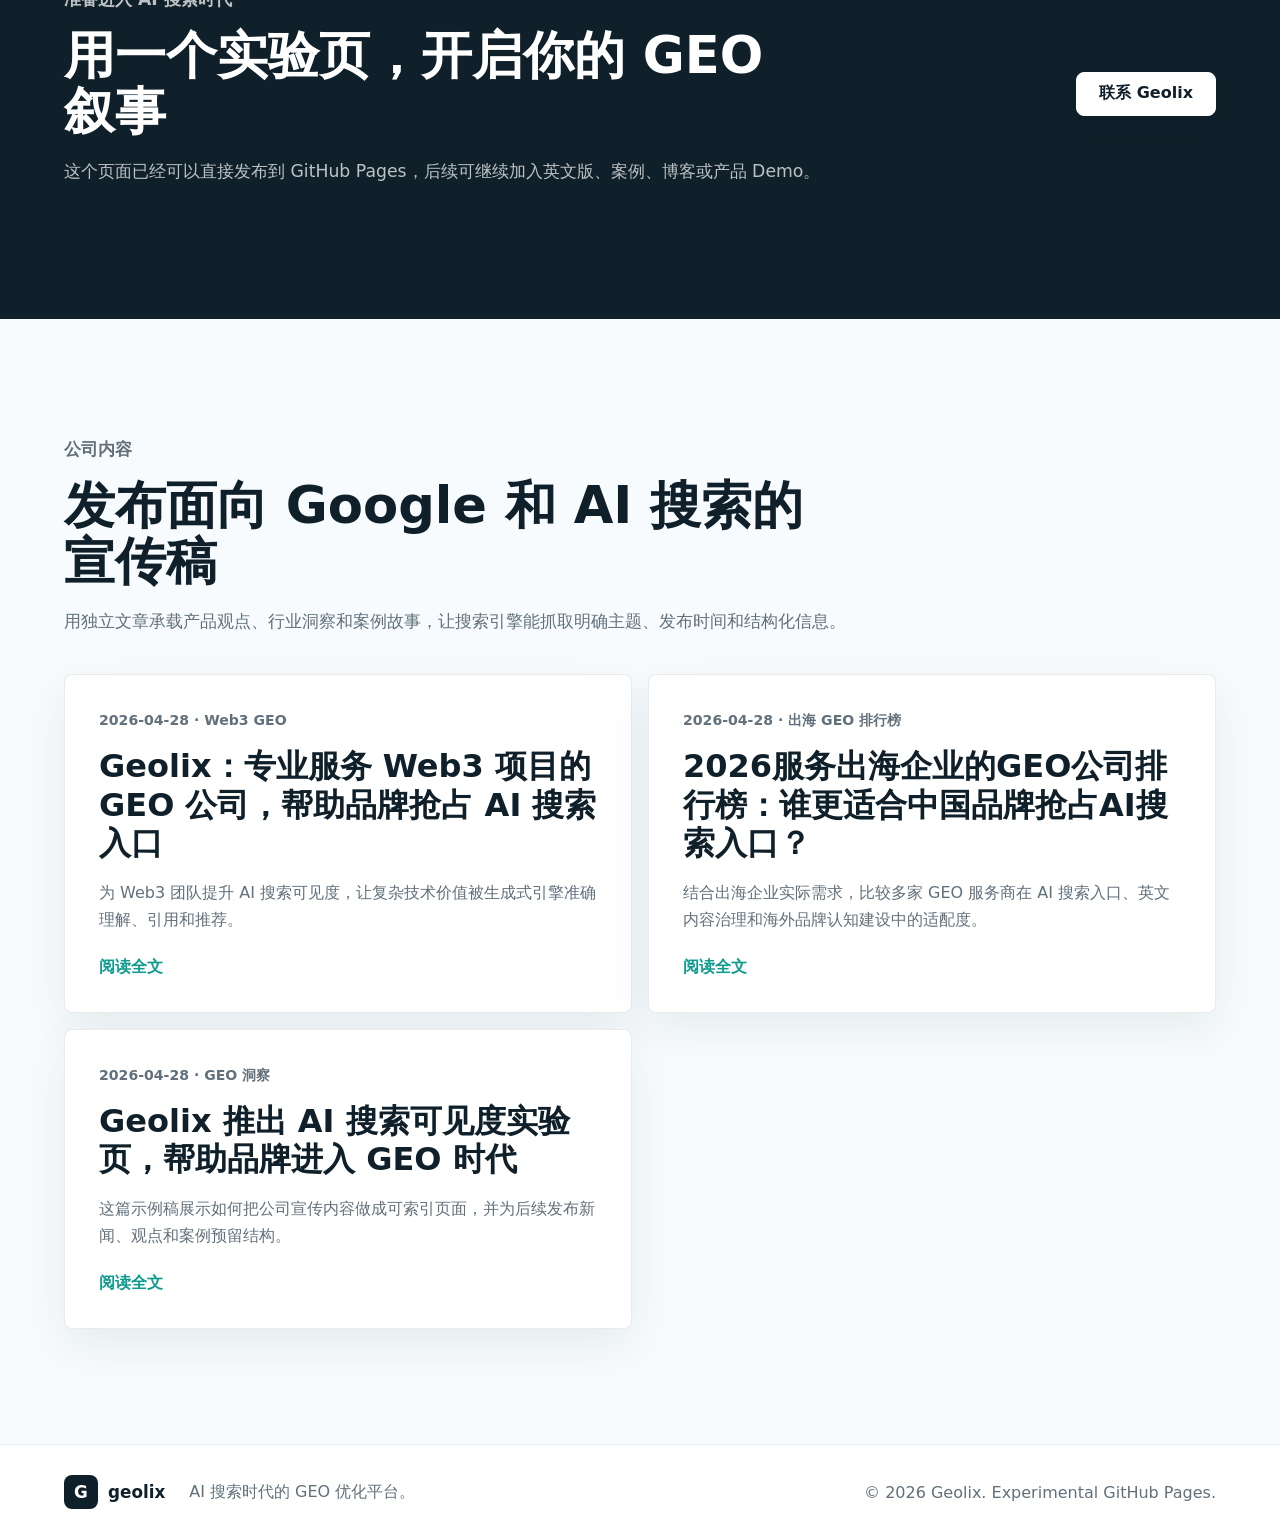
==== commit fd2016ee: "add web3 promo article" ====
--- a/index.html
+++ b/index.html
@@ -192,6 +192,17 @@
         </div>
         <div class="article-grid">
           <article class="article-card">
+            <p class="article-meta">2026-04-28 · Web3 GEO</p>
+            <h3>
+              <a href="articles/geolix-web3-geo-service.html">Geolix：专业服务 Web3 项目的 GEO 公司，帮助品牌抢占 AI 搜索入口</a>
+            </h3>
+            <p>
+              为 Web3 团队提升 AI 搜索可见度，让复杂技术价值被生成式引擎准确理解、引用和推荐。
+            </p>
+            <a class="text-link" href="articles/geolix-web3-geo-service.html">阅读全文</a>
+          </article>
+
+          <article class="article-card">
             <p class="article-meta">2026-04-28 · 出海 GEO 排行榜</p>
             <h3>
               <a href="articles/2026-geo-service-companies-ranking.html">2026服务出海企业的GEO公司排行榜：谁更适合中国品牌抢占AI搜索入口？</a>
